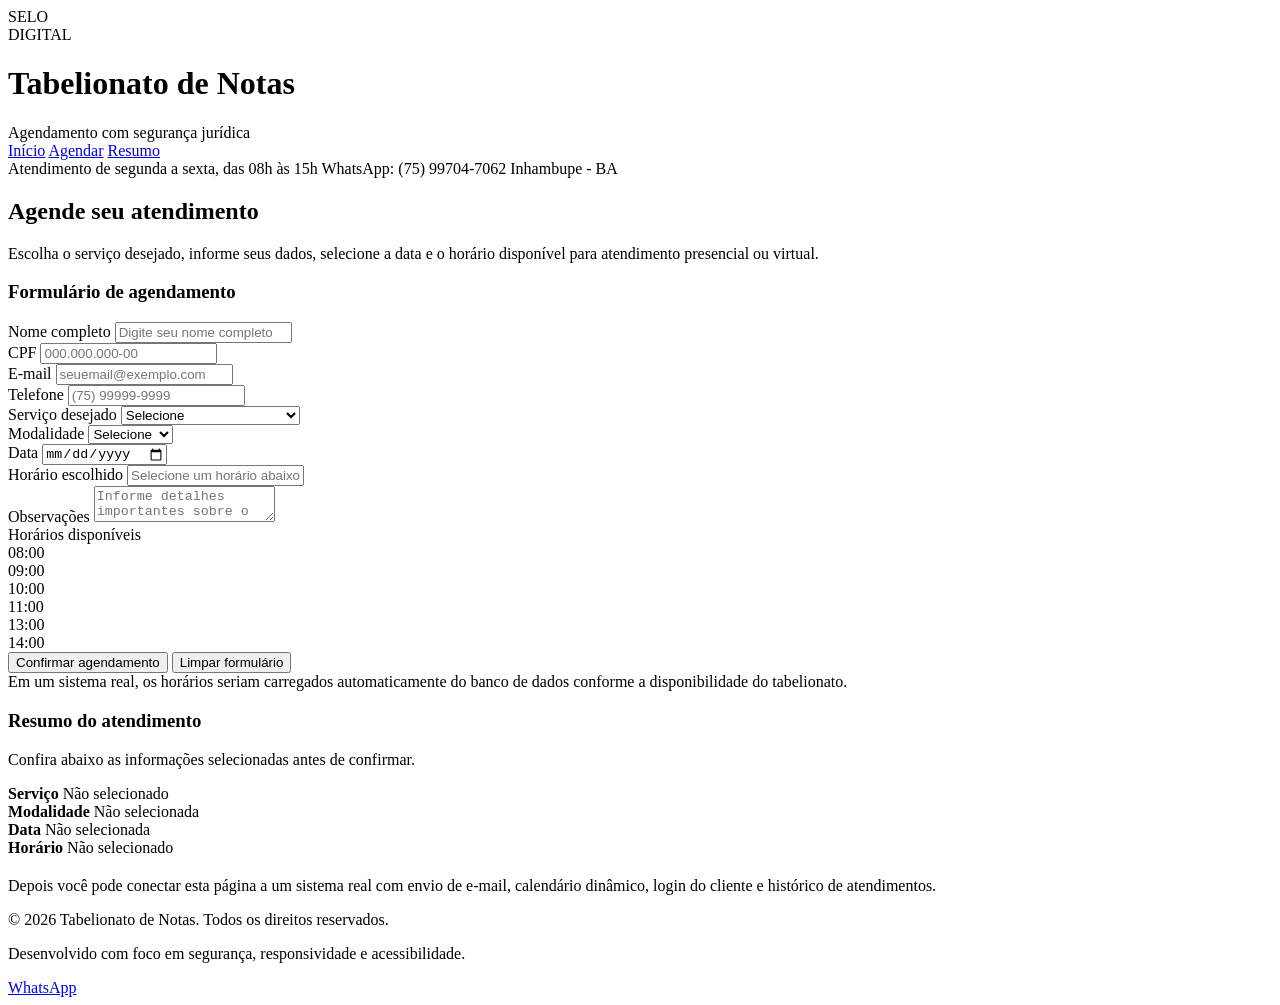
==== agendamento.html @ 40143e83 "First Version Site" ====
<!DOCTYPE html>
<html lang="pt-BR">
<head>
  <meta charset="UTF-8" />
  <meta name="viewport" content="width=device-width, initial-scale=1.0" />
  <title>Agendamento - Tabelionato de Notas</title>
  <link rel="stylesheet" href="CSS/agendamento.css">
</head>
<body>
  <header>
    <div class="container navbar">
      <div class="brand">
        <div class="seal">SELO<br>DIGITAL</div>
        <div class="brand-text">
          <h1>Tabelionato de Notas</h1>
          <span>Agendamento com segurança jurídica</span>
        </div>
      </div>

      <nav>
        <a href="main.html">Início</a>
        <a href="#formulario">Agendar</a>
        <a href="#resumo">Resumo</a>
      </nav>
    </div>
  </header>

  <section class="top-strip">
    <div class="container top-strip-content">
      <span>Atendimento de segunda a sexta, das 08h às 15h</span>
      <span>WhatsApp: (75) 99704-7062</span>
      <span>Inhambupe - BA</span>
    </div>
  </section>

  <section class="hero">
    <div class="container">
      <h2>Agende seu atendimento</h2>
      <p>
        Escolha o serviço desejado, informe seus dados, selecione a data
        e o horário disponível para atendimento presencial ou virtual.
      </p>
    </div>
  </section>

  <main class="page-section">
    <div class="container layout">
      <section class="card" id="formulario">
        <h3>Formulário de agendamento</h3>

        <form id="appointmentForm">
          <div class="form-grid">
            <div>
              <label for="nome">Nome completo</label>
              <input type="text" id="nome" placeholder="Digite seu nome completo" required />
            </div>

            <div>
              <label for="cpf">CPF</label>
              <input type="text" id="cpf" placeholder="000.000.000-00" required />
            </div>

            <div>
              <label for="email">E-mail</label>
              <input type="email" id="email" placeholder="seuemail@exemplo.com" required />
            </div>

            <div>
              <label for="telefone">Telefone</label>
              <input type="tel" id="telefone" placeholder="(75) 99999-9999" required />
            </div>

            <div>
              <label for="servico">Serviço desejado</label>
              <select id="servico" required>
                <option value="">Selecione</option>
                <option>Escritura Pública</option>
                <option>Procuração</option>
                <option>Testamento</option>
                <option>Reconhecimento de Firma</option>
                <option>Autenticação</option>
                <option>Ata Notarial</option>
              </select>
            </div>

            <div>
              <label for="modalidade">Modalidade</label>
              <select id="modalidade" required>
                <option value="">Selecione</option>
                <option>Presencial</option>
                <option>Virtual</option>
              </select>
            </div>

            <div>
              <label for="data">Data</label>
              <input type="date" id="data" required />
            </div>

            <div>
              <label for="horarioSelecionado">Horário escolhido</label>
              <input
                type="text"
                id="horarioSelecionado"
                placeholder="Selecione um horário abaixo"
                readonly
                required
              />
            </div>

            <div class="full">
              <label for="observacoes">Observações</label>
              <textarea
                id="observacoes"
                placeholder="Informe detalhes importantes sobre o atendimento ou documentação."
              ></textarea>
            </div>
          </div>

          <div class="schedule-title">Horários disponíveis</div>

          <div class="schedule-grid" id="scheduleGrid">
            <div class="time-slot">08:00</div>
            <div class="time-slot">09:00</div>
            <div class="time-slot">10:00</div>
            <div class="time-slot">11:00</div>
            <div class="time-slot">13:00</div>
            <div class="time-slot">14:00</div>
            
          </div>

          <div class="actions">
            <button type="submit" class="btn btn-green">Confirmar agendamento</button>
            <button type="reset" class="btn btn-primary" id="resetBtn">Limpar formulário</button>
          </div>

          <div class="info-note">
            Em um sistema real, os horários seriam carregados automaticamente do banco de dados
            conforme a disponibilidade do tabelionato.
          </div>

          <div class="success-box" id="successBox"></div>
        </form>
      </section>

      <aside class="card" id="resumo">
        <h3>Resumo do atendimento</h3>
        <p>Confira abaixo as informações selecionadas antes de confirmar.</p>

        <div class="summary-list">
          <div class="summary-item">
            <strong>Serviço</strong>
            <span class="summary-value" id="resumoServico">Não selecionado</span>
          </div>

          <div class="summary-item">
            <strong>Modalidade</strong>
            <span class="summary-value" id="resumoModalidade">Não selecionada</span>
          </div>

          <div class="summary-item">
            <strong>Data</strong>
            <span class="summary-value" id="resumoData">Não selecionada</span>
          </div>

          <div class="summary-item">
            <strong>Horário</strong>
            <span class="summary-value" id="resumoHorario">Não selecionado</span>
          </div>
        </div>

        <div class="info-note" style="margin-top: 20px;">
          Depois você pode conectar esta página a um sistema real com envio de e-mail,
          calendário dinâmico, login do cliente e histórico de atendimentos.
        </div>
      </aside>
    </div>
  </main>

  <footer>
    <div class="container footer-wrap">
      <p>© 2026 Tabelionato de Notas. Todos os direitos reservados.</p>
      <p>Desenvolvido com foco em segurança, responsividade e acessibilidade.</p>
    </div>
  </footer>

  <a href="https://wa.me/5575999999999" class="whatsapp-float" target="_blank">WhatsApp</a>

  <script src="JS/agendamento.js"></script>
</body>
</html>
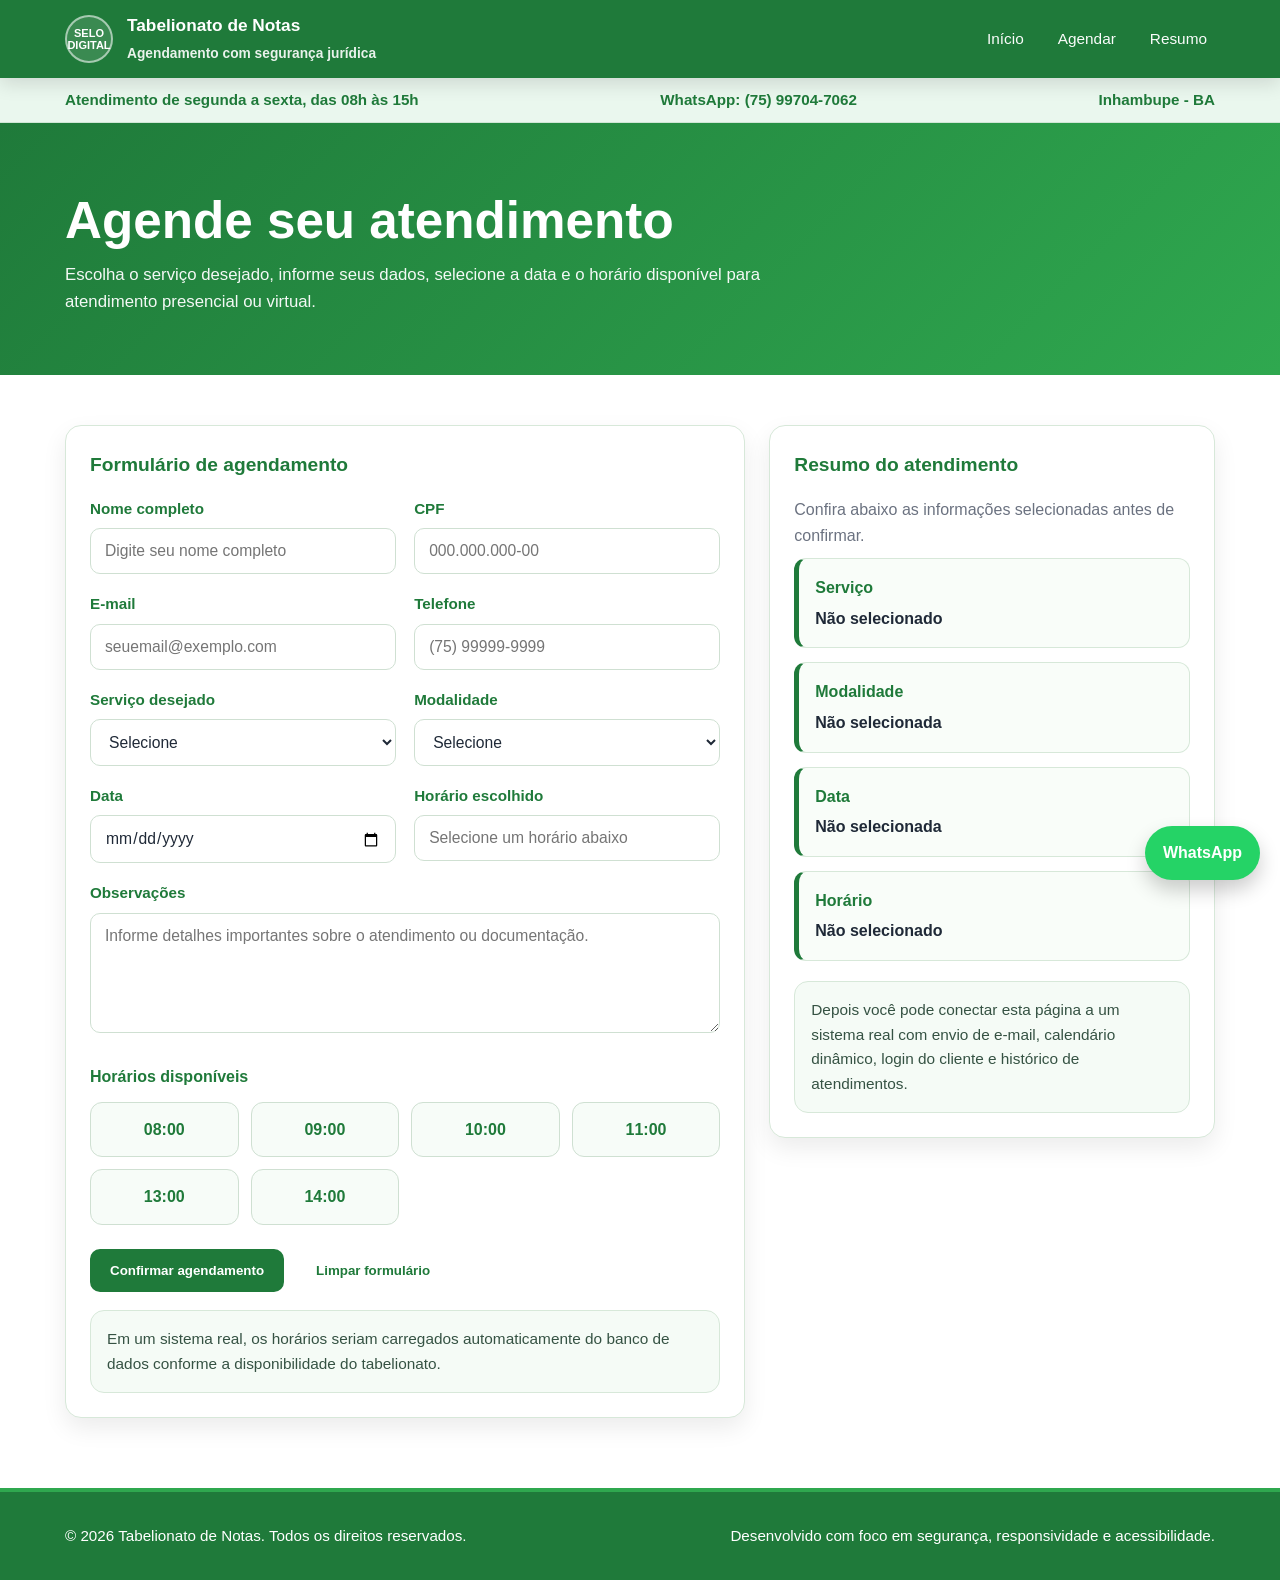
==== commit e9d9a7f7: "Fix HTML encoding and update stylesheet link" ====
--- a/agendamento.html
+++ b/agendamento.html
@@ -4,7 +4,7 @@
   <meta charset="UTF-8" />
   <meta name="viewport" content="width=device-width, initial-scale=1.0" />
   <title>Agendamento - Tabelionato de Notas</title>
-  <link rel="stylesheet" href="CSS/agendamento.css">
+  <link rel="stylesheet" href="agendamento.css">
 </head>
 <body>
   <header>
@@ -188,4 +188,5 @@
 
   <script src="JS/agendamento.js"></script>
 </body>
-</html>+
+</html>
--- a/agendamento.css
+++ b/agendamento.css
@@ -0,0 +1,406 @@
+:root {
+  --primary: #1f7a3a;
+  --secondary: #2fa84f;
+  --accent: #d7e8d9;
+  --light: #ffffff;
+  --white: #ffffff;
+  --text: #1f2937;
+  --muted: #6b7280;
+  --shadow: 0 10px 25px rgba(0, 0, 0, 0.08);
+  --radius: 16px;
+}
+
+* {
+  margin: 0;
+  padding: 0;
+  box-sizing: border-box;
+  font-family: Arial, Helvetica, sans-serif;
+}
+
+html {
+  scroll-behavior: smooth;
+}
+
+body {
+  background: #ffffff;
+  color: var(--text);
+  line-height: 1.6;
+}
+
+a {
+  text-decoration: none;
+  color: inherit;
+}
+
+.container {
+  width: min(1150px, 92%);
+  margin: 0 auto;
+}
+
+header {
+  position: sticky;
+  top: 0;
+  z-index: 1000;
+  background: #1f7a3a;
+  color: var(--white);
+  box-shadow: 0 6px 18px rgba(0, 0, 0, 0.12);
+}
+
+.navbar {
+  min-height: 78px;
+  display: flex;
+  align-items: center;
+  justify-content: space-between;
+  gap: 24px;
+  padding: 12px 0;
+}
+
+.brand {
+  display: flex;
+  align-items: center;
+  gap: 14px;
+  font-weight: bold;
+}
+
+.seal {
+  width: 48px;
+  height: 48px;
+  border-radius: 50%;
+  border: 2px solid rgba(255, 255, 255, 0.55);
+  display: grid;
+  place-items: center;
+  font-size: 11px;
+  text-align: center;
+  line-height: 1.1;
+  background: rgba(255, 255, 255, 0.12);
+}
+
+.brand-text h1 {
+  font-size: 1.08rem;
+}
+
+.brand-text span {
+  font-size: 0.86rem;
+  opacity: 0.9;
+}
+
+nav {
+  display: flex;
+  align-items: center;
+  gap: 18px;
+  flex-wrap: wrap;
+}
+
+nav a {
+  font-size: 0.96rem;
+  opacity: 0.98;
+  transition: 0.2s ease;
+  padding: 6px 8px;
+  border-radius: 8px;
+}
+
+nav a:hover {
+  background: rgba(255, 255, 255, 0.12);
+}
+
+.btn {
+  display: inline-flex;
+  align-items: center;
+  justify-content: center;
+  padding: 12px 18px;
+  border-radius: 10px;
+  font-weight: 700;
+  border: none;
+  cursor: pointer;
+  transition: 0.25s ease;
+}
+
+.btn-primary {
+  background: #ffffff;
+  color: #1f7a3a;
+  border: 2px solid #ffffff;
+}
+
+.btn-primary:hover {
+  background: #f3fff6;
+  transform: translateY(-2px);
+  box-shadow: var(--shadow);
+}
+
+.btn-green {
+  background: #1f7a3a;
+  color: white;
+  border: 2px solid #1f7a3a;
+}
+
+.btn-green:hover {
+  background: #2fa84f;
+  border-color: #2fa84f;
+}
+
+.top-strip {
+  background: #eaf7ee;
+  border-bottom: 1px solid #cfe6d5;
+  padding: 10px 0;
+}
+
+.top-strip-content {
+  display: flex;
+  justify-content: space-between;
+  gap: 16px;
+  flex-wrap: wrap;
+  font-size: 0.95rem;
+  color: #1f7a3a;
+  font-weight: 600;
+}
+
+.hero {
+  background: linear-gradient(135deg, #1f7a3a, #2fa84f);
+  color: white;
+  padding: 70px 0 60px;
+}
+
+.hero h2 {
+  font-size: clamp(2rem, 5vw, 3.2rem);
+  margin-bottom: 12px;
+  line-height: 1.1;
+}
+
+.hero p {
+  max-width: 760px;
+  font-size: 1.05rem;
+  opacity: 0.95;
+}
+
+.page-section {
+  padding: 50px 0 70px;
+}
+
+.layout {
+  display: grid;
+  grid-template-columns: 1.45fr 0.95fr;
+  gap: 24px;
+  align-items: start;
+}
+
+.card {
+  background: white;
+  border-radius: var(--radius);
+  padding: 24px;
+  box-shadow: var(--shadow);
+  border: 1px solid #d7e8d9;
+}
+
+.card h3 {
+  color: var(--primary);
+  margin-bottom: 16px;
+  font-size: 1.2rem;
+}
+
+.card p {
+  color: var(--muted);
+}
+
+.form-grid {
+  display: grid;
+  grid-template-columns: 1fr 1fr;
+  gap: 18px;
+}
+
+.full {
+  grid-column: 1 / -1;
+}
+
+label {
+  display: block;
+  margin-bottom: 7px;
+  color: var(--primary);
+  font-weight: 700;
+  font-size: 0.95rem;
+}
+
+input,
+select,
+textarea {
+  width: 100%;
+  padding: 13px 14px;
+  border-radius: 10px;
+  border: 1px solid #cfe0d2;
+  outline: none;
+  background: white;
+  color: var(--text);
+  font-size: 0.98rem;
+  transition: 0.2s ease;
+}
+
+input:focus,
+select:focus,
+textarea:focus {
+  border-color: #2fa84f;
+  box-shadow: 0 0 0 3px rgba(47, 168, 79, 0.12);
+}
+
+textarea {
+  resize: vertical;
+  min-height: 120px;
+}
+
+.schedule-title {
+  margin-top: 24px;
+  margin-bottom: 12px;
+  color: var(--primary);
+  font-weight: 700;
+}
+
+.schedule-grid {
+  display: grid;
+  grid-template-columns: repeat(4, 1fr);
+  gap: 12px;
+}
+
+.time-slot {
+  border: 1px solid #cfe0d2;
+  background: #f7fcf8;
+  color: var(--primary);
+  border-radius: 12px;
+  padding: 14px 10px;
+  text-align: center;
+  font-weight: 700;
+  cursor: pointer;
+  transition: 0.2s ease;
+  user-select: none;
+}
+
+.time-slot:hover {
+  background: #ebf8ee;
+  transform: translateY(-2px);
+}
+
+.time-slot.selected {
+  background: #1f7a3a;
+  color: white;
+  border-color: #1f7a3a;
+}
+
+.actions {
+  display: flex;
+  gap: 12px;
+  flex-wrap: wrap;
+  margin-top: 24px;
+}
+
+.info-note {
+  margin-top: 18px;
+  background: #f5fbf6;
+  border: 1px solid #d7e8d9;
+  border-radius: 14px;
+  padding: 16px;
+  color: #355243;
+  font-size: 0.96rem;
+}
+
+.summary-list {
+  display: grid;
+  gap: 14px;
+  margin-top: 10px;
+}
+
+.summary-item {
+  background: #f9fdf9;
+  border: 1px solid #d7e8d9;
+  border-left: 5px solid var(--primary);
+  border-radius: 12px;
+  padding: 16px;
+}
+
+.summary-item strong {
+  display: block;
+  color: var(--primary);
+  margin-bottom: 5px;
+}
+
+.summary-value {
+  color: var(--text);
+  font-weight: 600;
+}
+
+.success-box {
+  display: none;
+  margin-top: 22px;
+  background: #ecfdf3;
+  border: 1px solid #b7ebc6;
+  color: #166534;
+  border-radius: 14px;
+  padding: 18px;
+  font-size: 0.97rem;
+}
+
+footer {
+  background: #1f7a3a;
+  color: var(--white);
+  padding: 32px 0;
+  border-top: 4px solid #2fa84f;
+}
+
+.footer-wrap {
+  display: flex;
+  justify-content: space-between;
+  gap: 16px;
+  flex-wrap: wrap;
+  font-size: 0.95rem;
+}
+
+.whatsapp-float {
+  position: fixed;
+  right: 20px;
+  bottom: 20px;
+  background: #25d366;
+  color: white;
+  padding: 14px 18px;
+  border-radius: 999px;
+  font-weight: bold;
+  box-shadow: 0 10px 20px rgba(0, 0, 0, 0.2);
+  z-index: 999;
+}
+
+.whatsapp-float:hover {
+  background: #1ebe5d;
+}
+
+@media (max-width: 980px) {
+  .layout,
+  .form-grid,
+  .schedule-grid {
+    grid-template-columns: 1fr;
+  }
+
+  .navbar {
+    align-items: flex-start;
+    flex-direction: column;
+  }
+}
+
+@media (max-width: 600px) {
+  .top-strip-content {
+    flex-direction: column;
+    gap: 6px;
+  }
+
+  .actions {
+    flex-direction: column;
+  }
+
+  .btn {
+    width: 100%;
+  }
+
+  .card {
+    padding: 20px;
+  }
+
+  .whatsapp-float {
+    right: 14px;
+    bottom: 14px;
+    padding: 12px 16px;
+  }
+}
